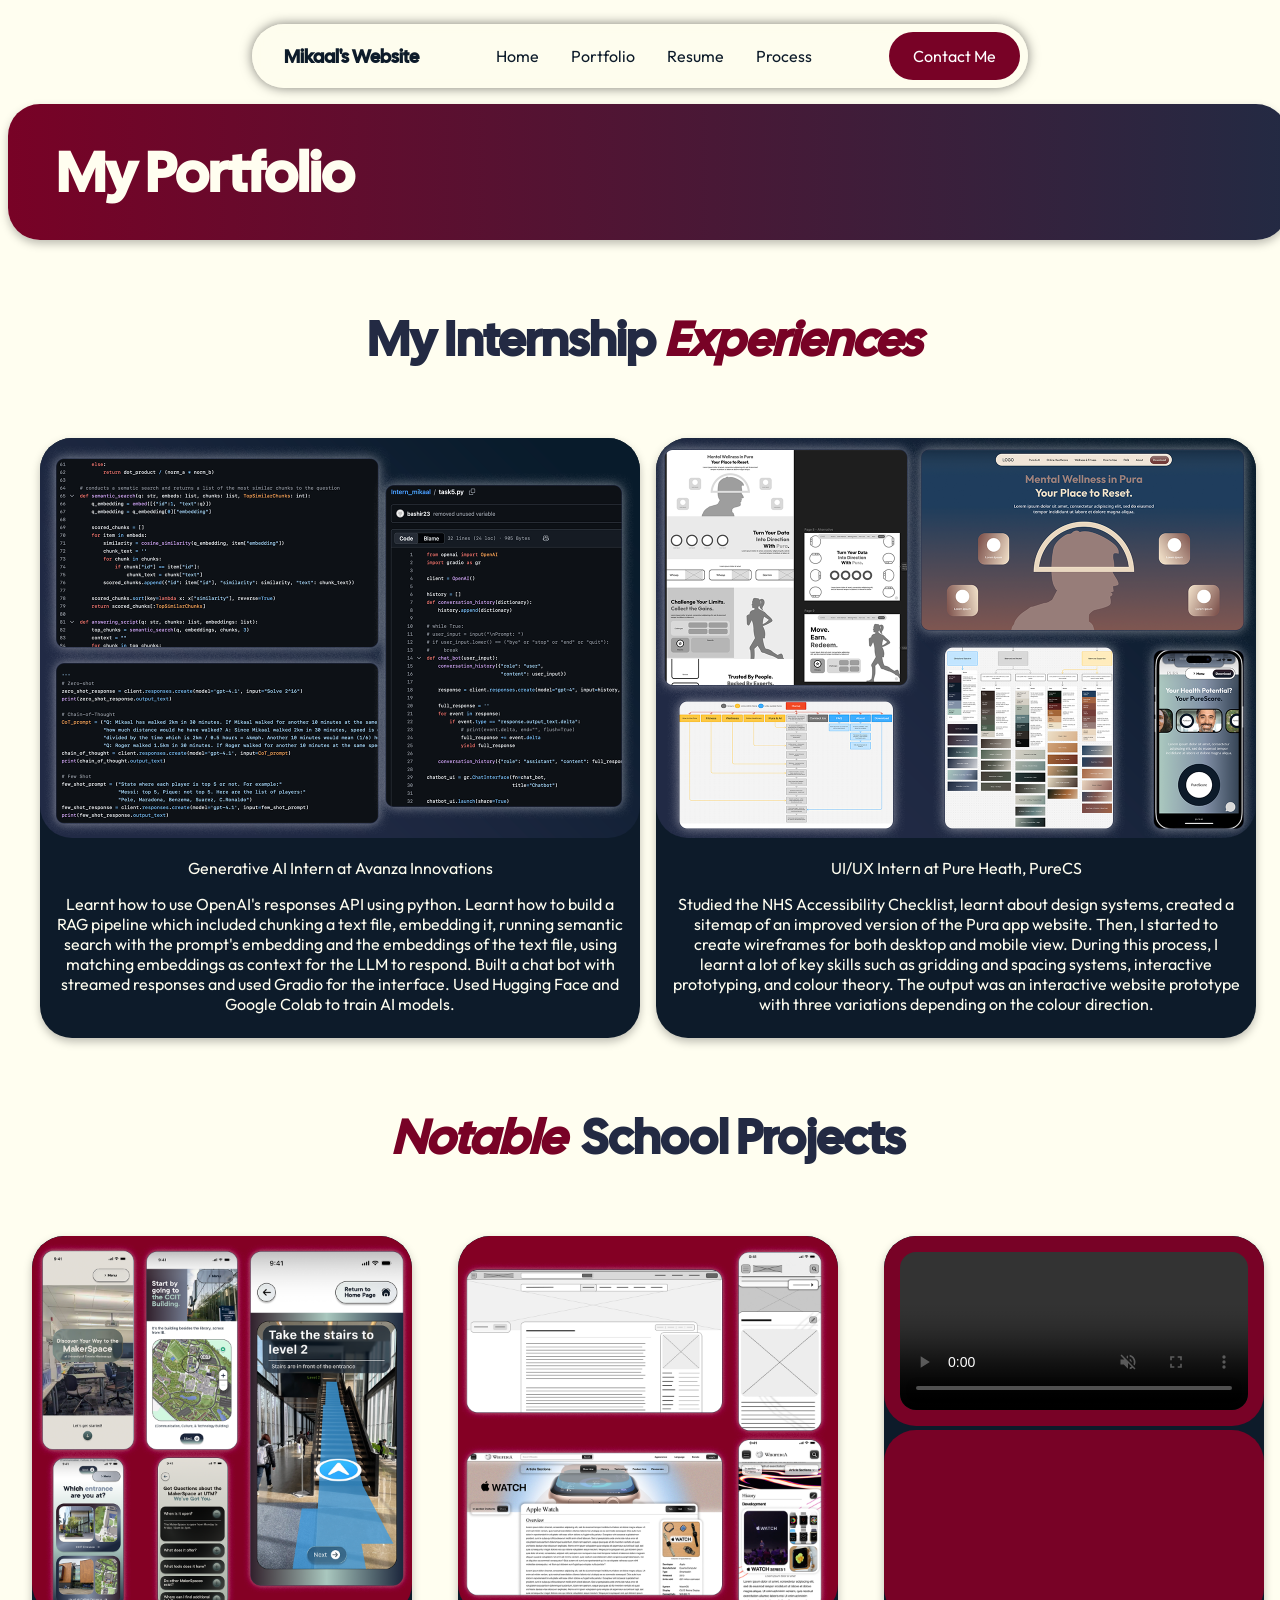
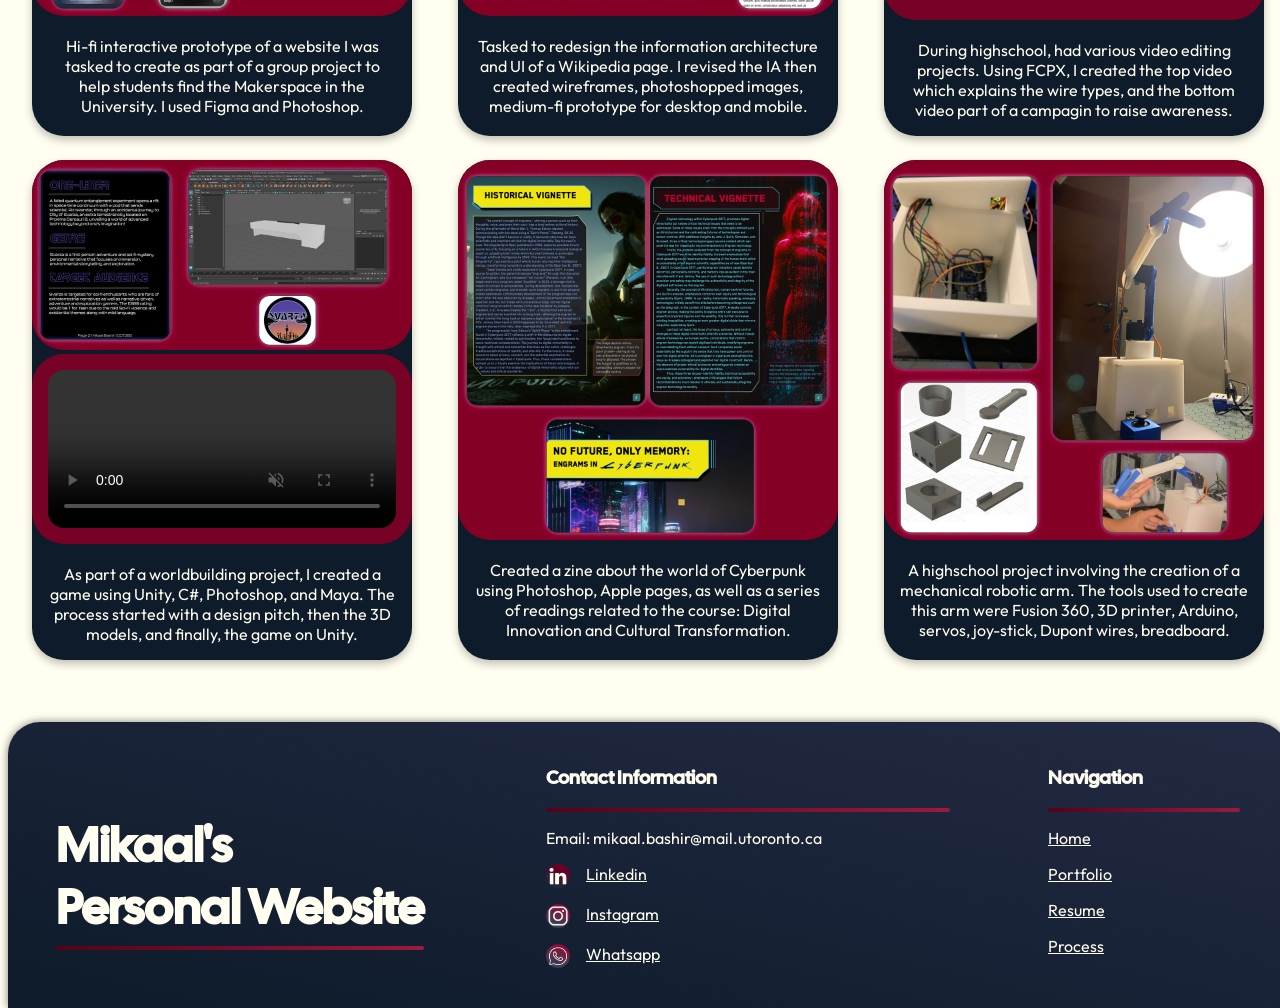
==== portfolio.html @ 92ec50aa "portfolio" ====
<!DOCTYPE html>
<html lang="en">
    <head>
        <title>Portfolio Section</title>
        <link rel="stylesheet" href="Resources/Css/style.css">
        <link rel="preconnect" href="https://fonts.googleapis.com">
        <link rel="preconnect" href="https://fonts.gstatic.com" crossorigin>
        <link href="https://fonts.googleapis.com/css2?family=Cal+Sans&family=Outfit:wght@100..900&display=swap" rel="stylesheet"> 
    </head>
    <body>
        <!--The capsule navigation bar-->
        <header class="website_header">
            <nav class="navbar">
                <ul class="website_links">
                    <li class="website_title"><b>Mikaal's Website</b></li>
                    <li class="middle_group">
                        <ul class="middle_links">
                            <li><a href="index.html">Home</a></li>
                            <li><a href="portfolio.html">Portfolio</a></li>
                            <li><a href="resume.html">Resume</a></li>
                            <li><a href="process.html">Process</a></li>
                        </ul>
                    </li>
                    <li><a class="contact_text" href="contact.html">Contact Me</a></li>
                </ul>
            </nav>
        </header>
        <div class="home_page">
            <main>
                <div class="header_box">
                    <h1 class="headerBox_text">My Portfolio</h1>
                </div>
                <!-- internship section -->
                <h2>My Internship <span class="h2_variant">Experiences</span></h2>
                <div class="internships">
                    <div class="wide_card">
                        <img class="wide_card_image" src="Resources/Images/internshipAI.png">
                        <p>Generative AI Intern at Avanza Innovations</p><p>Learnt how to use OpenAI's responses API using python. Learnt how to build a RAG pipeline which included chunking a text file, embedding it, running semantic search with the prompt's embedding and the embeddings of the text file, using matching embeddings as context for the LLM to respond. Built a chat bot with streamed responses and used Gradio for the interface. Used Hugging Face and Google Colab to train AI models.</p>
                    </div>
                    <div class="wide_card">
                        <img class="wide_card_image" src="Resources/Images/internshipPura.png">
                        <p>UI/UX Intern at Pure Heath, PureCS</p><p>Studied the NHS Accessibility Checklist, learnt about design systems, created a sitemap of an improved version of the Pura app website. Then, I started to create wireframes for both desktop and mobile view. During this process, I learnt a lot of key skills such as gridding and spacing systems, interactive prototyping, and colour theory. The output was an interactive website prototype with three variations depending on the colour direction.</p>
                    </div>
                </div>
                <!-- School Projects section -->
                <h2><span class="h2_variant">Notable</span> School Projects</h2>
                <div class="uni_projects">
                    <div class="card">
                        <img class="card_image" src="Resources/Images/makerspace_card.png" alt="screenshots of the Makerspace navigation app such as the FAQ, map, and guidance">
                        <p>Hi-fi interactive prototype of a website I was tasked to create as part of a group project to help students find the Makerspace in the University. I used Figma and Photoshop.</p>
                    </div>
                    <div class="card">
                        <img class="card_image" src="Resources/Images/wiki_redesign.png" alt="Wikipedia redesign process from wireframes to medium-fi prototype on desktop and mobile">
                        <p>Tasked to redesign the information architecture and UI of a Wikipedia page. I revised the IA then created wireframes, photoshopped images, medium-fi prototype for desktop and mobile.</p>
                    </div>
                    <div class="card">
                        <video class="card_video" controls aria-label="A clip from a video explaining the different wire types" autoplay muted loop>
                            <source src="Resources/Videos/wire_types.mp4">
                        </video>
                        <iframe class="card_video_frame" src="https://www.youtube.com/embed/2N5N3FsbPvM?si=eRvRzv0Wc2PcYPBq" title="YouTube video player" frameborder="0" allow="accelerometer; autoplay; clipboard-write; encrypted-media; gyroscope; picture-in-picture; web-share" referrerpolicy="strict-origin-when-cross-origin" allowfullscreen></iframe>
                        <p>During highschool, had various video editing projects. Using FCPX, I created the top video which explains the wire types, and the bottom video part of a campagin to raise awareness.</p>
                    </div>
                    <div class="card">
                        <img class="card_image_half" src="Resources/Images/unitygame.png" alt="Three images showing the 3D Maya software, a page of the worldbuilding pitch, and the logo of the game">
                        <video class="card_video" controls aria-label="A video showcasing brief gameplay of Svarza" autoplay muted loop>
                            <source src="Resources/Videos/unity_game.mov">
                        </video>
                        <p>As part of a worldbuilding project, I created a game using Unity, C#, Photoshop, and Maya. The process started with a design pitch, then the 3D models, and finally, the game on Unity. </p>
                    </div>
                    <div class="card">
                        <img class="card_image" src="Resources/Images/zine.png" alt="Three different pages of the Cyberpunk zine">
                        <p>Created a zine about the world of Cyberpunk using Photoshop, Apple pages, as well as a series of readings related to the course: Digital Innovation and Cultural Transformation.</p>
                    </div>
                    <div class="card">
                        <img class="card_image" src="Resources/Images/robotic_arm.png" alt="Robotic arm development process showing Arduino wiring, 3D models, and the prototype">
                        <p>A highschool project involving the creation of a mechanical robotic arm. The tools used to create this arm were Fusion 360, 3D printer, Arduino, servos, joy-stick, Dupont wires, breadboard.</p>
                    </div>
                </div>
            </main>
            <!-- The footer -->
            <footer class="foot">
                <div class="footer_title">
                    <h2>Mikaal's<br>Personal Website</h2>
                    <hr class="foot_line">
                </div>
                <div class="footer_social_links">
                    <h3>Contact Information</h3>
                    <hr class="foot_line">
                    <ul class="foot_links">
                        <li>Email: mikaal.bashir@mail.utoronto.ca</li>
                        <li><img src="Resources/Images/social_media_logo.png" class="contact_image_small"><a href="https://www.linkedin.com/in/mikaal-b-6088a22a2/" target="_blank">Linkedin</a></li>
                        <li><img src="Resources/Images/insta_logo.png" class="contact_image_small"><a href="#">Instagram</a></li>
                        <li><img src="Resources/Images/whatsapp_logo.png" class="contact_image_small"><a href="#">Whatsapp</a></li>
                    </ul>
                </div>
                <div class="uni_map">
                    <h3>Navigation</h3>
                    <hr class="foot_line">
                    <ul class="foot_links">
                        <li><a href="index.html">Home</a></li>
                        <li><a href="portfolio.html">Portfolio</a></li>
                        <li><a href="resume.html">Resume</a></li>
                        <li><a href="process.html">Process</a></li>
                    </ul>
                </div>
            </footer>
        </div>
    </body>
</html>
---- Resources/Css/style.css ----
body {
    font-family: "Outfit", sans-serif;
    margin-bottom: 0;
}
h1, h2, h3 {
    font-family: "Cal Sans", sans-serif;
}
:root {
    --RichBlack: #0D1B2A;
    --SpaceCadet: #232A43;
    --Maroon: #56011A;
    --Burgundy: #780226;
    --Cherry: #9A1B3D;
    --Cream: #FFFEF0;
}

/*Capsule Navbar*/
.website_header {
    position: fixed;
    top: 24px;
    left: 0;
    right: 0;
    margin: 0 auto;
    display: flex;
    justify-content: center;
    z-index: 1000;
}
.navbar {
    width: 776px;
    height: 64px;
    backdrop-filter: blur(10px);
    background-color: rgba(254, 253, 237, 0.7);
    border-radius: 128px;
    box-shadow: 0 0 12px rgba(0, 0, 0, 0.5);
}

.website_links {
    list-style: none;
    margin: 0;
    padding: 0 8px;
    height: 64px;
    display: flex;
    align-items: center;
}

.website_title a, .middle_links a {
    text-decoration: none;
    color: var(--RichBlack);
    font-size: 16px;
}

.website_title {
    font-family: "Cal Sans", sans-serif;
    color: var(--RichBlack);
    font-size: 18px;
    margin-left: 24px;
}

.middle_group {
    flex: 1;
    display: flex;
    justify-content: center;
}

.middle_links {
    display: flex;
    list-style: none;
    margin: 0;
    padding: 0;
    gap: 32px;
    justify-content: center;
}

.middle_links :hover {
    text-decoration: underline var(--RichBlack);
    color: var(--Maroon);
}

.contact_text {
    display: flex;
    text-decoration: none;
    justify-content: center;
    height: 48px;
    padding: 0 24px;
    border-radius: 96px;
    color: white;
    background-color: var(--Burgundy);
    align-items: center;
    transition: background-color 0.2s ease;
}

.contact_text:hover {
    background-color: var(--Cherry);
    color: white;
    box-shadow: 0 0 8px black;
}

/*Landing page*/
.home_page {
    width: 1280px;
    margin: 0 auto;
}

.landing {
    width: 1232px;
    height: 816px;
    margin-left: 24px;
    margin-right: 24px;
    display: flex;
    border-radius: 32px;
    position: relative;
    box-sizing: border-box;
    padding: 60px;
    background-image: url("../Images/landing_page.png");
    background-size: cover;
    background-position: center;
    box-shadow: 0 4px 8px rgba(0, 0, 0, 0.25);
}

.landing_text {
    margin-top: 200px;
    width: 600px;
}

.landing_text h1 {
    font-size: 64px;
    color: #FFFEF0;
    margin-top: 0px;
    margin-bottom: 24px;
}

.landing_text p {
    font-size: 18px;
    color: #FFFEF0;
}

/*Biography*/

html {
    scroll-behavior: smooth;
    background-color: var(--Cream);
}
.biography {
    margin-top: 80px;
    margin-left: 64px;
    margin-right: 64px;
}

 h2 {
    font-size: 48px;
    color: var(--SpaceCadet);
    text-align: center;
    margin-top: 68px;
    margin-bottom: 68px;
}

.h2_variant {
    color: var(--Burgundy);
    font-style: italic;
    margin-right: 0.18em;
}

.bio_section {
    width: 1232px;
    display: flex;
    justify-content: space-between;
    align-items: center;
}

.bio_text {
    width: 512px;
    background-image: linear-gradient(to bottom right, var(--Burgundy), var(--SpaceCadet));
    color: var(--Cream);
    padding: 24px;
    box-shadow: 0 4px 8px rgba(0, 0, 0, 0.25);
    border-radius: 32px;
}

.bio_image {
    width: 512px;
    height: 450px;
    border: solid 1px black;
    border-radius: 32px;
    margin-right: 64px;
    box-shadow: 0 4px 8px rgba(0, 0, 0, 0.25);
}

/*footer*/

.foot {
    width: 100%;
    min-height: 194px;
    background-image: linear-gradient(to top right, var(--RichBlack), var(--SpaceCadet));
    box-shadow: 0 0 8px rgba(0, 0, 0, 0.5);
    margin: 86px 0 0 0;
    padding: 24px;
    display: flex;
    justify-content: space-between;
    border-top-left-radius: 32px;
    border-top-right-radius: 32px;
    box-sizing: border-box;
}

.footer_title {
    margin-left: 24px;
}

.footer_title h2 {
    color: var(--Cream);
    text-align: left;
    margin-bottom: 8px;
}

.footer_social_links {
    margin-left: 24px;
    gap: 16px;
}

.foot h3 {
    color: var(--Cream);
}

.foot_line {
    border: none;
    height: 4px;
    border-radius: 2px;
    background-image: linear-gradient(to right, var(--Maroon), var(--Cherry));
}

.foot_links {
    list-style: none;
    padding: 0;
    margin-right: 128px;
}

.foot_links li {
    display: flex;
    gap: 16px;
    margin-top: 16px;
    color: var(--Cream);
}

.foot_links a {
    color: var(--Cream);
}

.contact_image_small {
    width: 24px;
    height: 24px;
    border-radius: 50%;
    background-image: white;
}

.uni_map {
    margin-right: 24px;
}

/* header box on the top of every page except home */

.header_box {
    margin-top: 104px;
    width: 1280px;
    height: 136px;
    margin-left: 0;
    margin-right: 0;
    background-image: linear-gradient(to right, var(--Burgundy), var(--SpaceCadet));
    border-radius: 32px;
    display: flex;
    align-items: center;
    box-shadow: 0 4px 8px rgba(0, 0, 0, 0.25);
}

.headerBox_text {
    margin-left: 48px;
    font-size: 56px;
    color: var(--Cream);
}

/* portfolio components */

.internships {
    width: 1232px;
    height: 600px;
    margin: auto;
    display: flex;
}

.wide_card {
    width: 600px;
    height: 600px;
    background-color: var(--RichBlack);
    border-radius: 32px;
    margin: auto;
    box-shadow: 0 4px 8px rgba(0, 0, 0, 0.25);
    transition: background-image 0.5s ease;
    transition: background-color 0.5 ease;
    transition: box-shadow 0.2s ease;
}

.wide_card:hover {
    box-shadow: 0 4px 12px rgba(0, 0, 0, 0.5);
    background-image: linear-gradient(to right, var(--RichBlack), var(--Maroon));

}

.wide_card_image {
    width: 600px;
    height: 400px;
    border-radius: 32px;
    z-index: 1;
}

.wide_card p {
    color: var(--Cream);
    text-align: center;
    padding-left: 16px;
    padding-right: 16px;
}

.uni_projects {
    width: 1232px;
    height: 1000px;
    margin: auto;
    display: flex;
    flex-wrap: wrap;
    gap: 24px;
    justify-content: space-between;

}
.card {
    width: 380px;
    height: 500px;
    border-radius: 32px;
    overflow: hidden;
    background-color: var(--RichBlack);
    box-shadow: 0 4px 8px rgba(0, 0, 0, 0.25);
    transition: box-shadow 0.2s ease, background-image 0.5s ease;
}

.card:hover {
    box-shadow: 0 4px 12px rgba(0, 0, 0, 0.5);
    background-image: linear-gradient(to right, var(--RichBlack), var(--Maroon));

}

.card p {
    color: var(--Cream);
    text-align: center;
    padding-left: 16px;
    padding-right: 16px;
}

.card_image {
    width: 380px;
    height: 380px;
    border-radius: 32px;
    z-index: 1;
}

.card_image_half {
    width: 380px;
    height: 190px;
    border-radius: 32px;
    z-index: 1;
}

.card video {
    width: 380px;
    height: 190px;
    padding: 16px;
    background-color: var(--Burgundy);
    box-sizing: border-box;
    object-fit: cover;
    border-radius: 32px;
}

.card_video_frame {
    width: 380px;
    height: 190px;
    padding: 16px;
    box-sizing: border-box;
    background-color: var(--Burgundy);
    object-fit: cover;
    border-radius: 32px;
}

/* Resume components */

.resume_heading {
    text-align: left;
    margin-left: 48px;
    font-style: italic;
    color: var(--Maroon);
}

.horizontal_textbox {
    margin-left: 48px;
    margin-right: 48px;
    padding: 24px;
    background-image: linear-gradient(to bottom, var(--SpaceCadet), var(--RichBlack));
    border-radius: 32px;
    box-shadow: 0 4px 8px rgba(0, 0, 0, 0.25);
}

.horizontal_textbox p {
    color: var(--Cream);
}

.tabloid {
    margin-left: 48px;
    margin-right: 48px;
    padding: 24px;
    background-image: linear-gradient(to bottom, var(--SpaceCadet), var(--RichBlack));
    border-radius: 32px;
    box-shadow: 0 4px 8px rgba(0, 0, 0, 0.25);
}

table {
    border-radius: 32px;
    box-shadow: 0 4px 8px rgba(255, 255, 255, 0.25);
    background-color: var(--Cream);
    border-collapse: collapse;
    overflow: hidden;
    padding: 16px;
}

td, th {
    border-radius: 32px;
    border: 2px solid var(--Burgundy);
    padding: 16px;
}

.skills {
    margin-left: 48px;
    margin-right: 48px;
    display: flex;
    flex-wrap: wrap;
    gap: 16px;
}

.skills p {
    padding: 16px;
    border-radius: 500px;
    background-image: linear-gradient(to bottom right, var(--Maroon),var(--RichBlack), var(--SpaceCadet));
    box-shadow: 0 4px 8px rgba(0, 0, 0, 0.25);
    color: var(--Cream);
    margin: 0;
    font-size: 18px;
}

/* contact me page components */

.touch_page {
    margin-top: 48px;
    margin-left: 48px;
    margin-right: 48px;
    display: flex;
    flex-wrap: wrap;
    justify-content: space-between;
}

.touch_page h2 {
    width: 100%;
    text-align: center;
    margin-bottom: 48px;
    margin-top: 86px;
}

/* social media links list */

.touch_page h3 {
    color: var(--SpaceCadet);
    font-size: 32px;
    margin-bottom: 32px;
}

.social_media {
    width: 440px;
}

.contact_list {
    list-style: none;
}

.contact_list li {
    display: flex;
    align-items: center;
    gap: 16px;
    margin-bottom: 24px;
}

 .contact_list a {
    font-size: 24px;
    color: var(--RichBlack);
 }

.contact_image {
    height: 74px;
    width: 74px;
    border-radius: 20px;
}

/* Contact informatoin form */

.form_box {
    margin: auto;
    width: 60%;
    height: 324px;
    padding: 24px;
    border-radius: 32px;
    background-image: linear-gradient(to bottom left, #5d5d5d, var(--SpaceCadet), var(--RichBlack));
    box-shadow: 0 4px 8px rgba(0, 0, 0, 0.4);
}

fieldset {
    border: none;
}

legend {
    font-size: 32px;
    color: var(--Cream);
    margin-bottom: 24px;
}

label {
    color: var(--Cream);
    font-size: 16px;
}

input[type="text"] {
    margin-top: 8px;
    width: 30%;
    height: 32px;
    border-radius: 100px;
    padding: 0 16px;
    margin-bottom: 20px;
    background-color: var(--Cream);
    color: var(--RichBlack);
    box-shadow: 0 0 8px rgba(254, 253, 237, 0.5);;
}

input[type="email"] {
    margin-top: 8px;
    width: 60%;
    height: 32px;
    border-radius: 100px;
    padding: 0 16px;
    margin-bottom: 20px;
    background-color: var(--Cream);
    color: var(--RichBlack);
    box-shadow: 0 0 8px rgba(254, 253, 237, 0.5);;
}

input[type="submit"],
input[type="reset"] {
    font-family: "outfit", sans-serif;
    height: 40px;
    padding: 0 16px;
    border: none;
    border-radius: 999px;
    font-size: 16px;
    margin-left: 8px;
    margin-right: 8px;
    cursor: pointer;
}

input[type="submit"] {
    background-image: linear-gradient(to bottom right, var(--Burgundy), var(--SpaceCadet));
    color: var(--Cream);
    box-shadow: 0 0 8px rgba(254, 253, 237, 0.7);
}

input[type="reset"] {
    background-color: transparent;
    text-decoration: underline;
    color: var(--Cream);
}

.frame_box {
    padding: 24px;
    background-image: linear-gradient(to top right, var(--RichBlack), var(--SpaceCadet));
    border-radius: 32px;
    box-shadow: 0 0 8px rgba(0, 0, 0, 0.5);
}

.frame {
    border-radius: 16px;
    width: 500px;
    height: 300px;
    box-shadow: 0 0 8px rgba(0, 0, 0, 0.5);
}

/* The process section */

.process_box1 {
    padding: 0.1px; /* to stop margin collapse */
    margin-left: 48px;
    margin-right: 48px;
    clear: both;
}

.process_heading {
    text-align: left;
    font-style: italic;
    color: var(--Maroon);
}

.process_image_left {
    float: left;
    margin-right: 24px;
    margin-bottom: 24px;
    box-shadow: 0 4px 8px rgba(0, 0, 0, 0.5);
    border-radius: 32px;
    width: 40%;
}

.process_box1 p {
    padding: 24px;
    background-image: linear-gradient(to top right, var(--RichBlack), var(--SpaceCadet));
    border-radius: 32px;
    color: var(--Cream);
    overflow: hidden;
}

.process_box1 h3 {
    clear: both;
    font-size: 32px;
    color: var(--SpaceCadet);
    text-align: left;
}

.process_image_right {
    float: right;
    margin-left: 24px;
    margin-bottom: 24px;
    box-shadow: 0 4px 8px rgba(0, 0, 0, 0.5);
    border-radius: 32px;
    width: 60%;
}

.process_big_image {
    float: right;
    margin-left: 24px;
    margin-bottom: 24px;
    box-shadow: 0 4px 8px rgba(0, 0, 0, 0.5);
    border-radius: 32px;
    width: 100%;
}

.process_small_image_left {
    float: left;
    margin-right: 24px;
    margin-bottom: 24px;
    box-shadow: 0 4px 8px rgba(0, 0, 0, 0.5);
    border-radius: 32px;
    width: 15%;
}

.process_small_image_right {
    float: right;
    margin-left: 24px;
    margin-bottom: 24px;
    box-shadow: 0 4px 8px rgba(0, 0, 0, 0.5);
    border-radius: 32px;
    width: 40%;
}
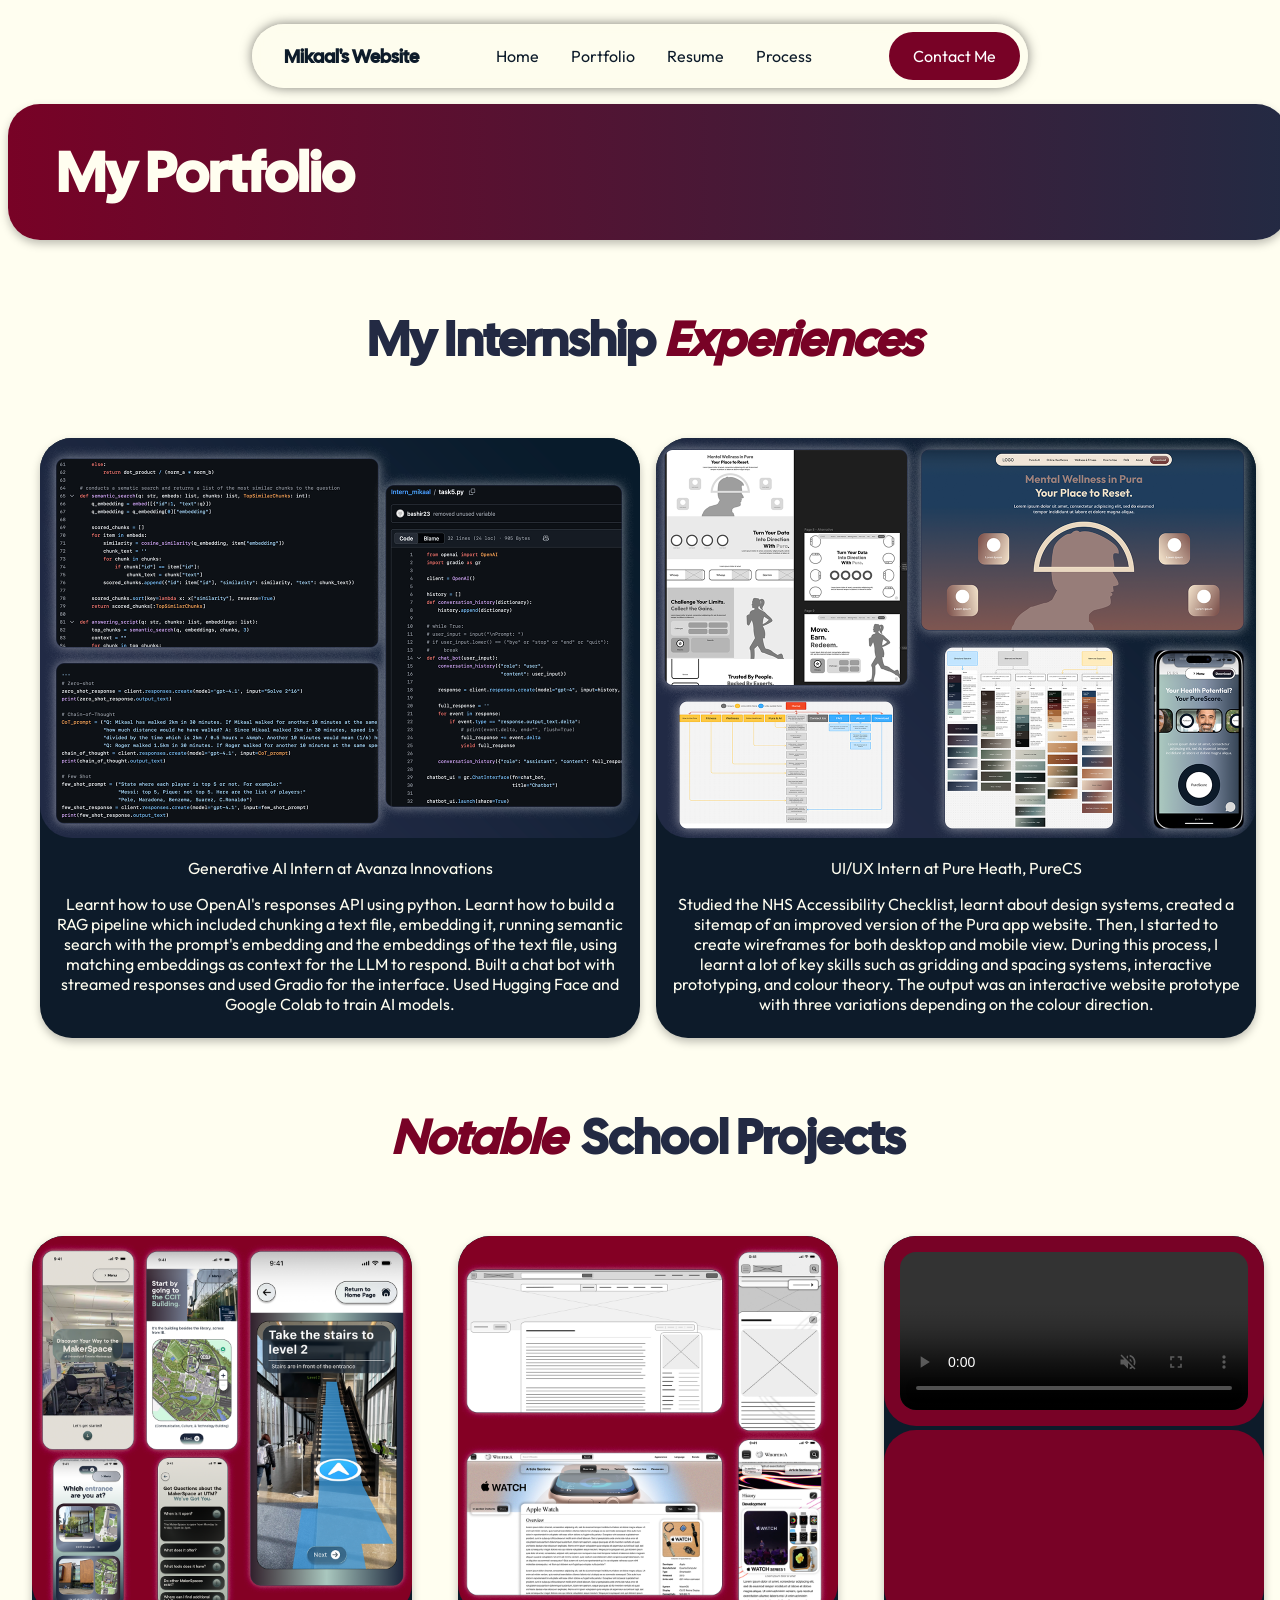
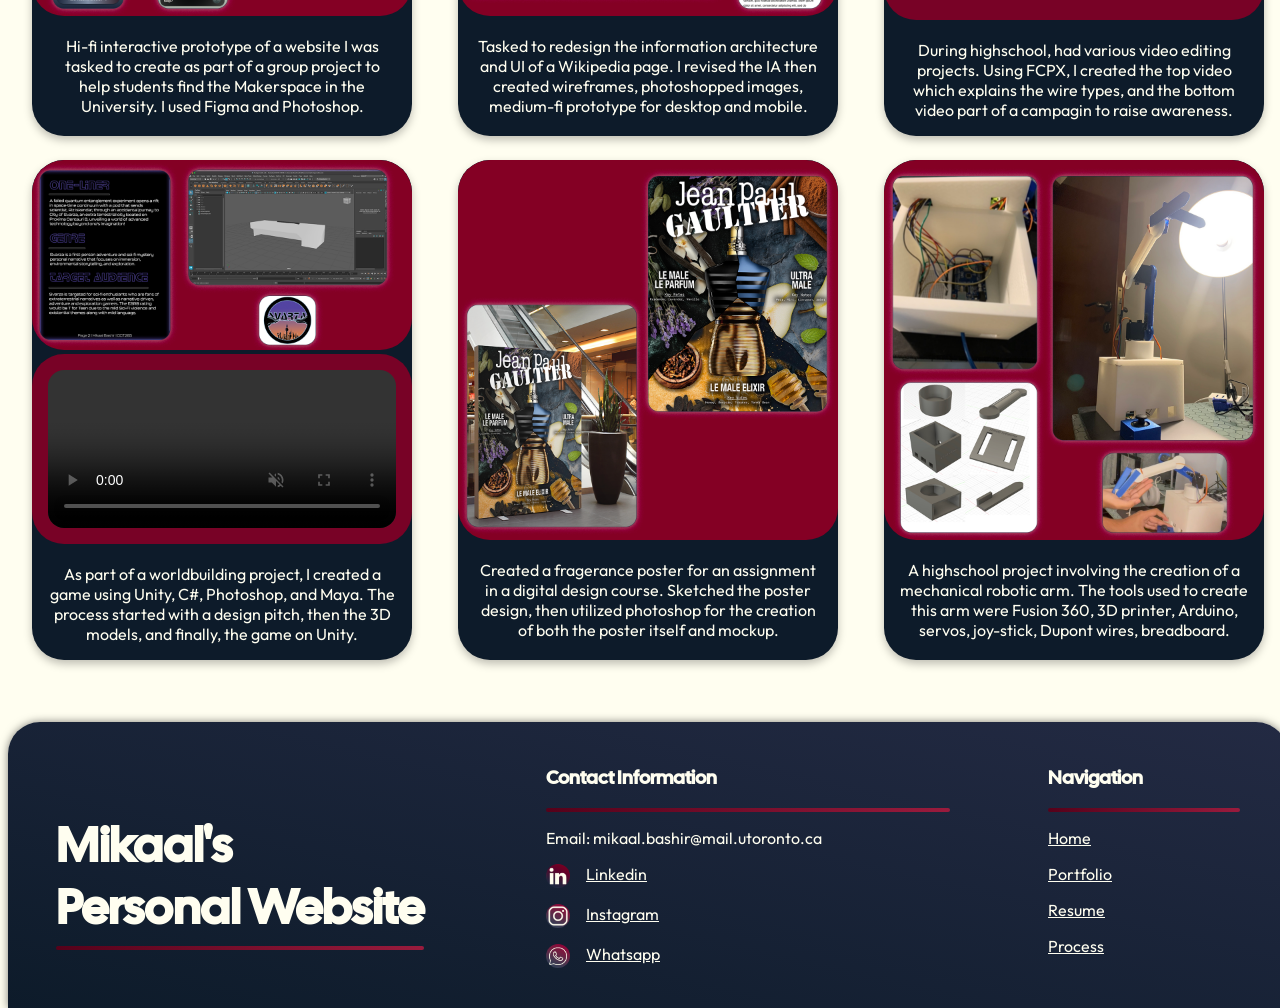
==== commit bf17a0b7: "Replaced Zine with perfume poster in portfolio" ====
--- a/portfolio.html
+++ b/portfolio.html
@@ -68,8 +68,8 @@
                         <p>As part of a worldbuilding project, I created a game using Unity, C#, Photoshop, and Maya. The process started with a design pitch, then the 3D models, and finally, the game on Unity. </p>
                     </div>
                     <div class="card">
-                        <img class="card_image" src="Resources/Images/zine.png" alt="Three different pages of the Cyberpunk zine">
-                        <p>Created a zine about the world of Cyberpunk using Photoshop, Apple pages, as well as a series of readings related to the course: Digital Innovation and Cultural Transformation.</p>
+                        <img class="card_image" src="Resources/Images/perfume_poster.png" alt="Two images showing a fragerance poster for JPG">
+                        <p>Created a fragerance poster for an assignment in a digital design course. Sketched the poster design, then utilized photoshop for the creation of both the poster itself and mockup.</p>
                     </div>
                     <div class="card">
                         <img class="card_image" src="Resources/Images/robotic_arm.png" alt="Robotic arm development process showing Arduino wiring, 3D models, and the prototype">
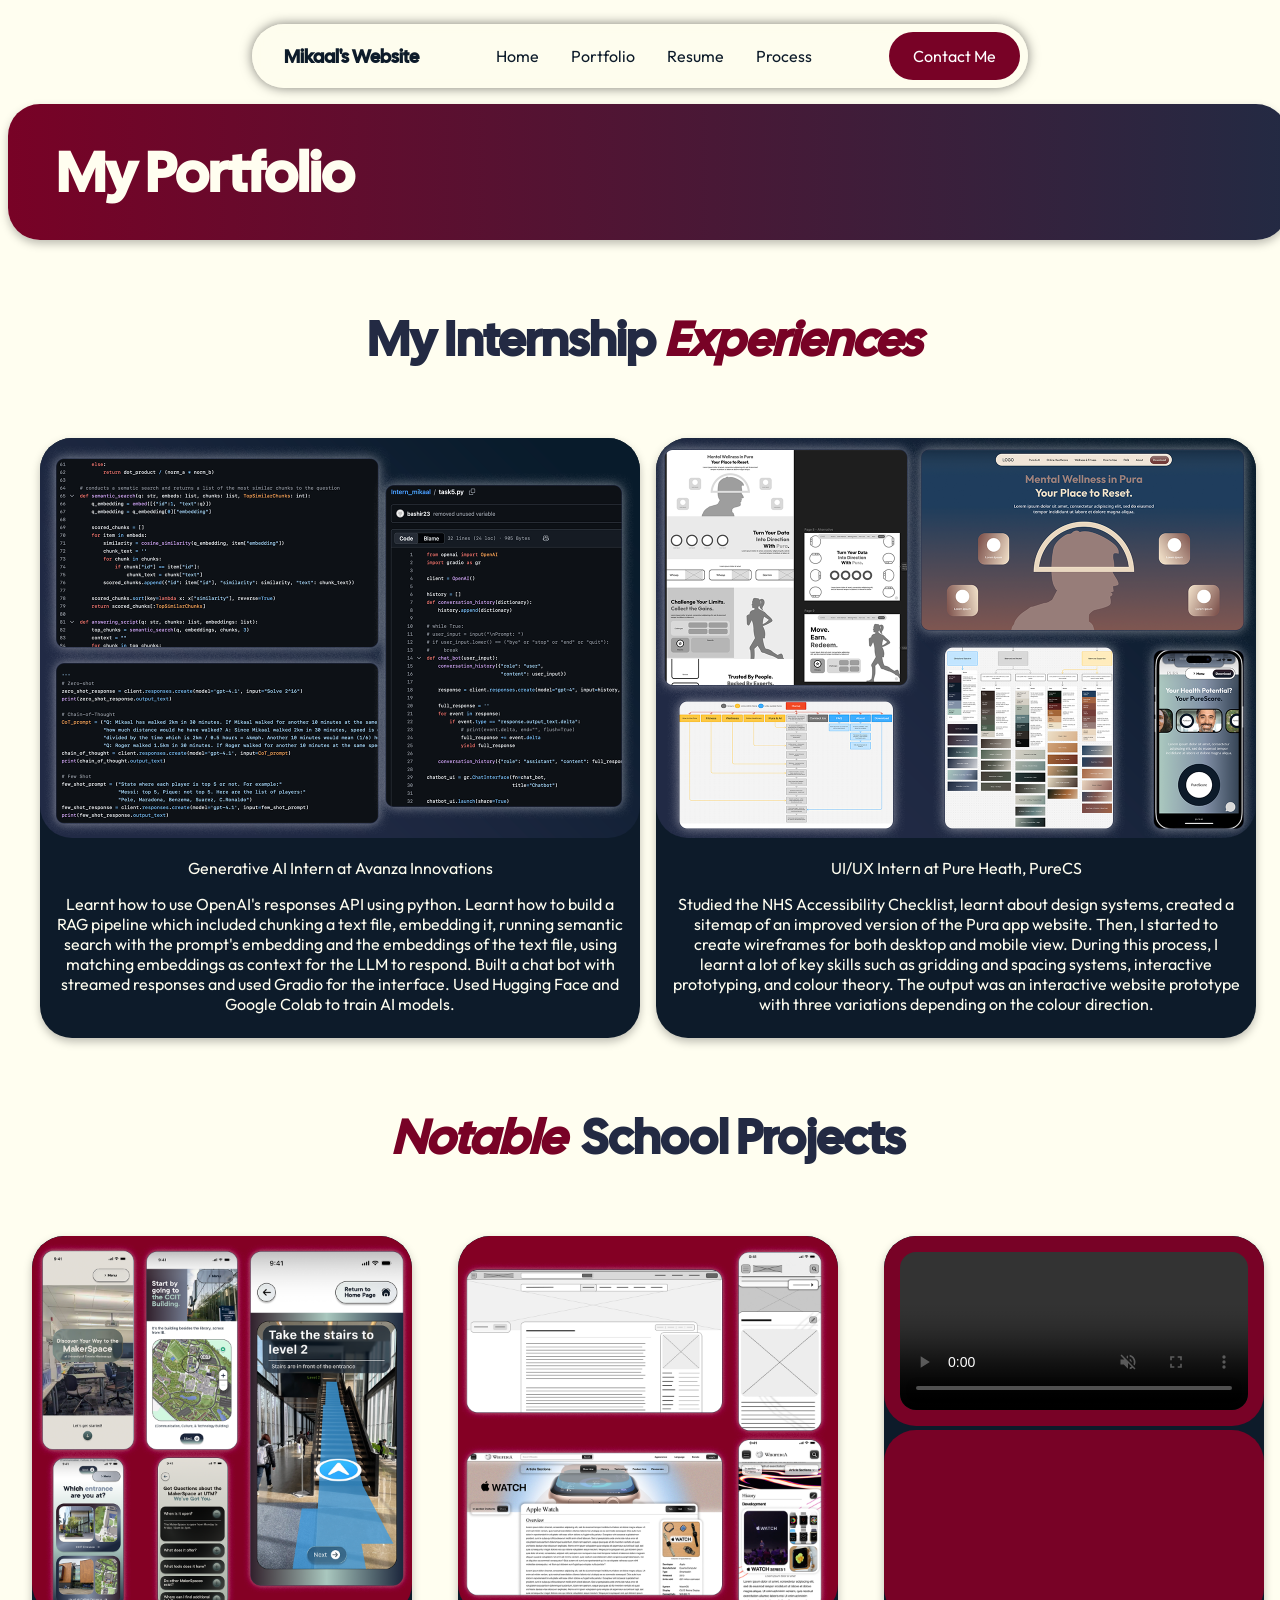
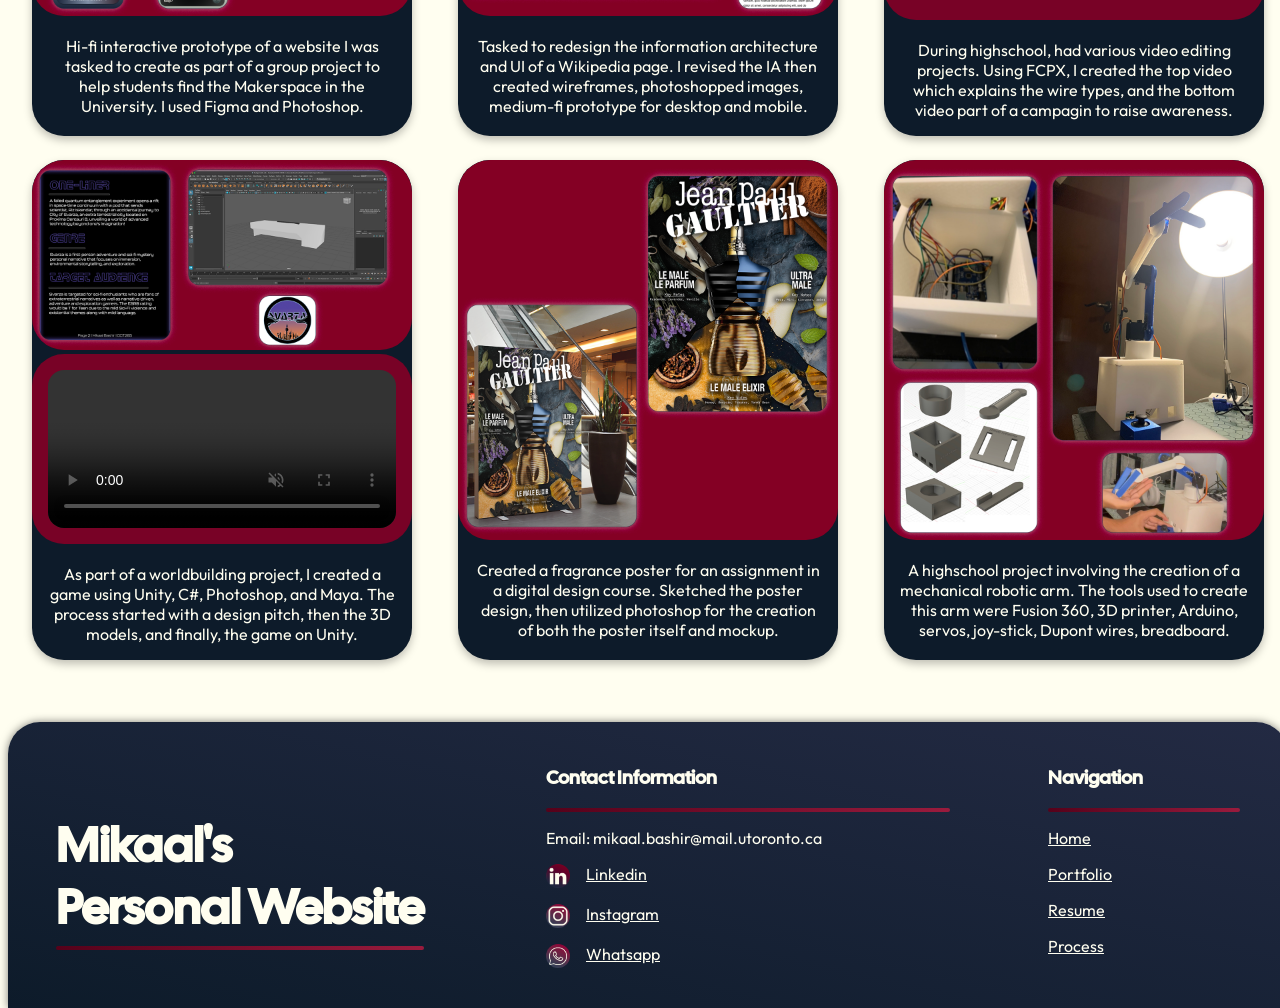
==== commit 8ae29e25: "Fixed spelling mistake" ====
--- a/portfolio.html
+++ b/portfolio.html
@@ -69,7 +69,7 @@
                     </div>
                     <div class="card">
                         <img class="card_image" src="Resources/Images/perfume_poster.png" alt="Two images showing a fragerance poster for JPG">
-                        <p>Created a fragerance poster for an assignment in a digital design course. Sketched the poster design, then utilized photoshop for the creation of both the poster itself and mockup.</p>
+                        <p>Created a fragrance poster for an assignment in a digital design course. Sketched the poster design, then utilized photoshop for the creation of both the poster itself and mockup.</p>
                     </div>
                     <div class="card">
                         <img class="card_image" src="Resources/Images/robotic_arm.png" alt="Robotic arm development process showing Arduino wiring, 3D models, and the prototype">
